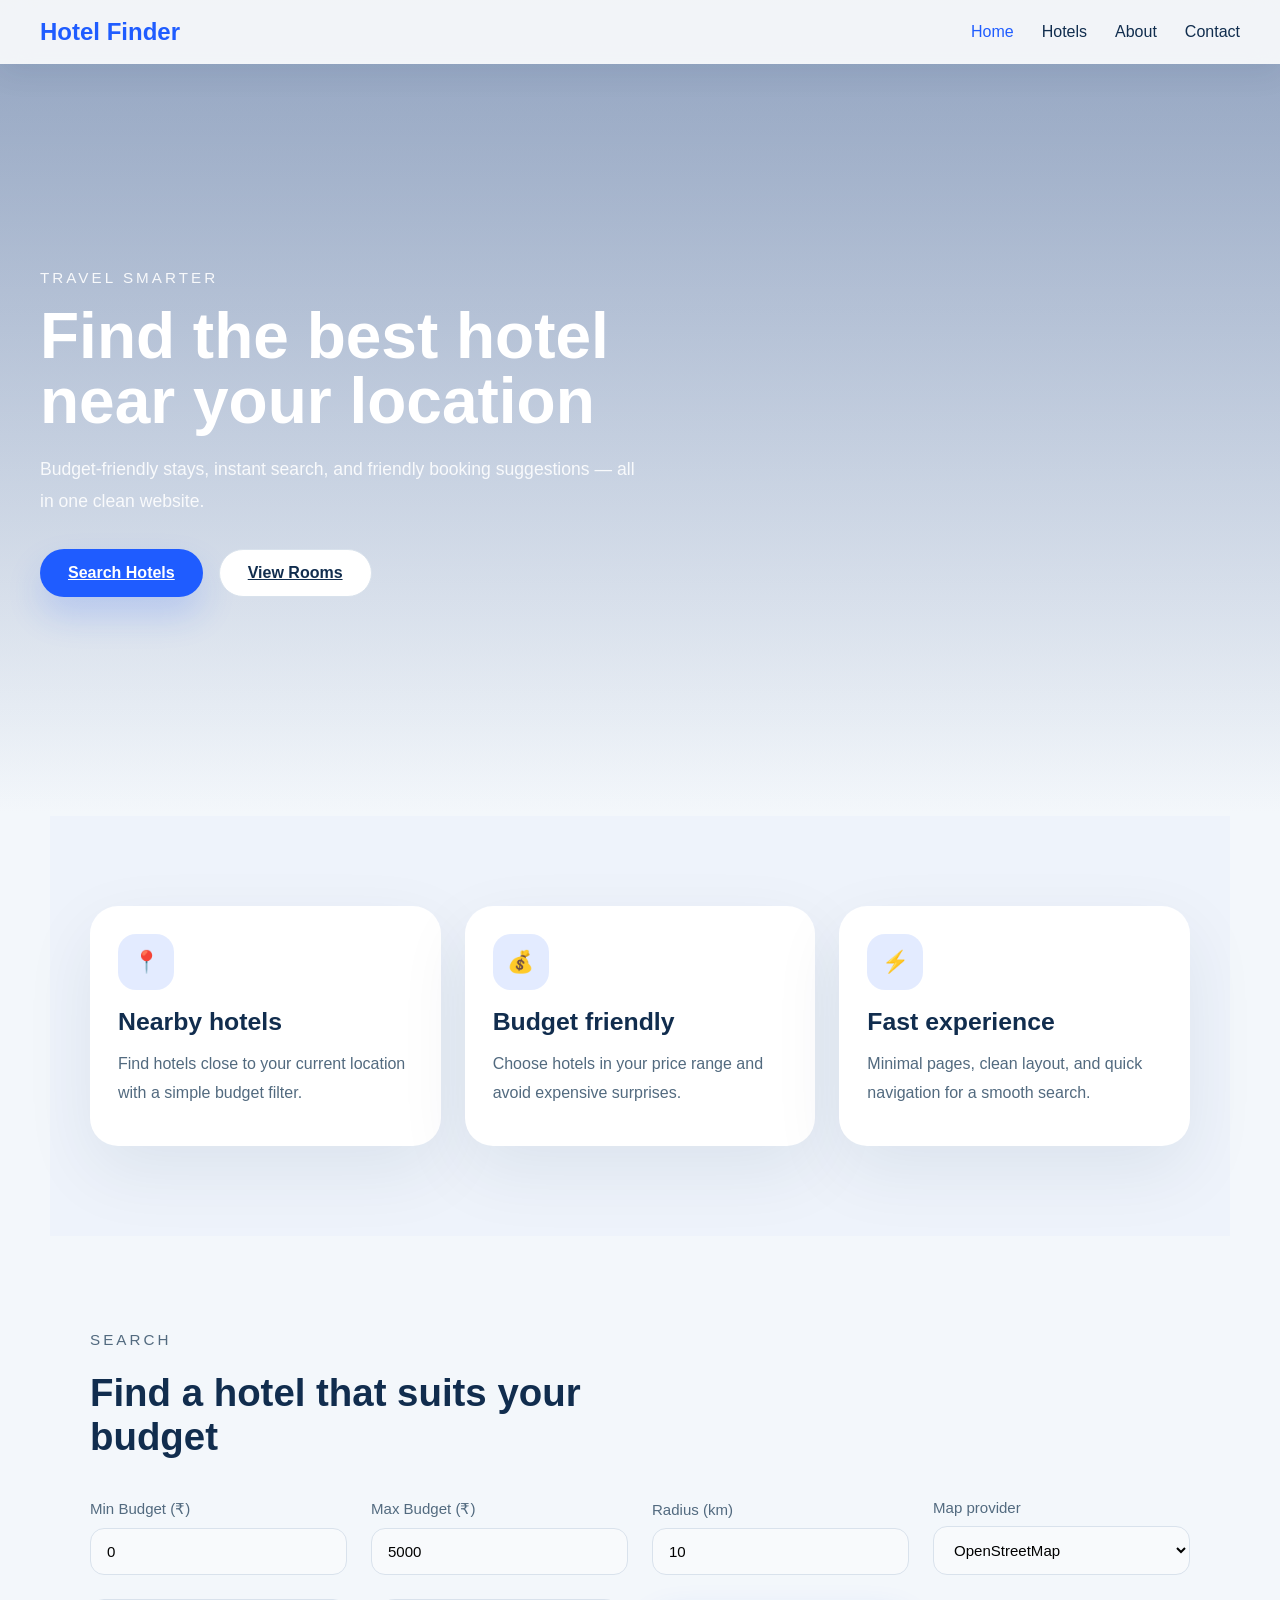
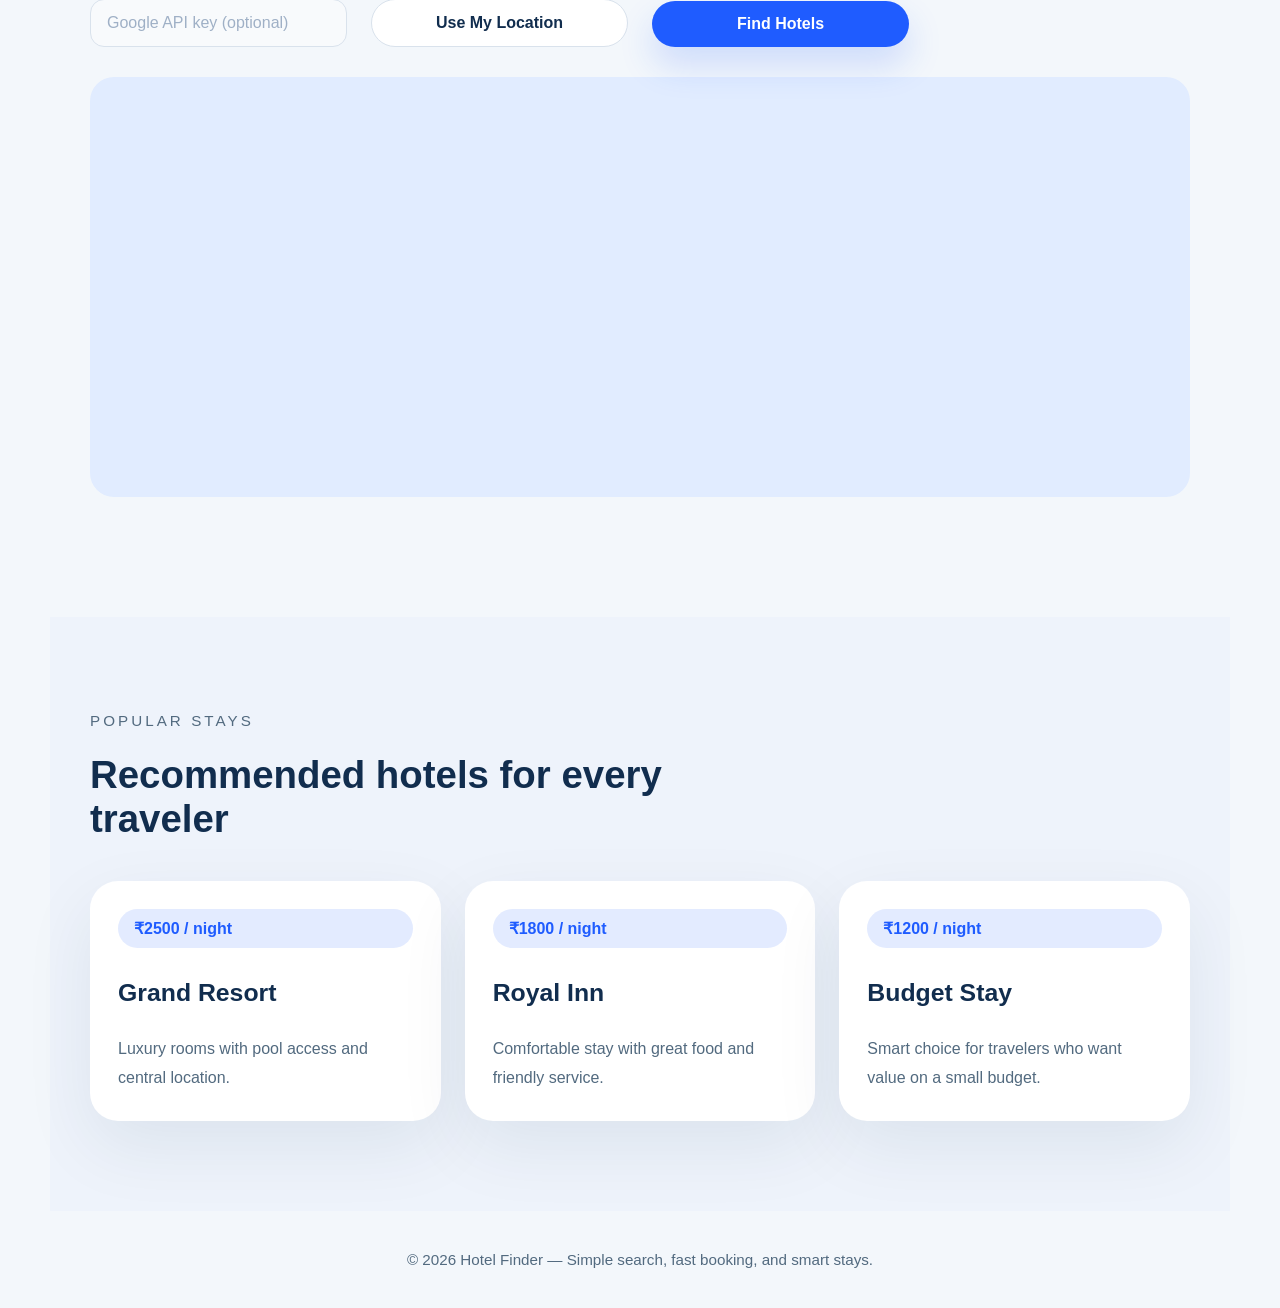
==== index.html @ a631481c "updatedreadme in about" ====
<!DOCTYPE html>
<html lang="en">
<head>
    <meta charset="UTF-8">
    <meta name="viewport" content="width=device-width, initial-scale=1.0">
    <title>Hotel Finder</title>
    <link rel="stylesheet" href="style.css">
</head>
<body class="home">

<nav class="navbar">
    <div class="logo">Hotel Finder</div>
    <button class="nav-toggle" id="navToggle" aria-label="Toggle navigation">
        <span></span>
        <span></span>
        <span></span>
    </button>
    <ul class="nav-links" id="navLinks">
        <li><a href="index.html" class="active">Home</a></li>
        <li><a href="hotels.html">Hotels</a></li>
        <li><a href="about.html">About</a></li>
        <li><a href="contact.html">Contact</a></li>
    </ul>
</nav>

<section class="hero">
    <div class="hero-shape"></div>
    <div class="hero-content">
        <p class="eyebrow">Travel smarter</p>
        <h1>Find the best hotel near your location</h1>
        <p class="hero-text">Budget-friendly stays, instant search, and friendly booking suggestions — all in one clean website.</p>
        <div class="hero-actions">
            <a href="#finder" class="btn btn-primary">Search Hotels</a>
            <a href="hotels.html" class="btn btn-secondary">View Rooms</a>
        </div>
    </div>
</section>

<section class="section section-alt">
    <div class="section-grid">
        <div class="feature-card">
            <span class="feature-icon">📍</span>
            <h3>Nearby hotels</h3>
            <p>Find hotels close to your current location with a simple budget filter.</p>
        </div>
        <div class="feature-card">
            <span class="feature-icon">💰</span>
            <h3>Budget friendly</h3>
            <p>Choose hotels in your price range and avoid expensive surprises.</p>
        </div>
        <div class="feature-card">
            <span class="feature-icon">⚡</span>
            <h3>Fast experience</h3>
            <p>Minimal pages, clean layout, and quick navigation for a smooth search.</p>
        </div>
    </div>
</section>

<section class="section" id="finder">
    <div class="section-head">
        <p class="eyebrow">Search</p>
        <h2>Find a hotel that suits your budget</h2>
    </div>
    <div class="finder-controls">
        <label>
            Min Budget (₹)
            <input id="minBudget" type="number" value="0" min="0">
        </label>
        <label>
            Max Budget (₹)
            <input id="maxBudget" type="number" value="5000" min="0">
        </label>
        <label>
            Radius (km)
            <input id="radiusKm" type="number" value="10" min="1">
        </label>
        <label>
            Map provider
            <select id="mapProvider">
                <option value="osm">OpenStreetMap</option>
                <option value="google">Google Maps</option>
            </select>
        </label>
        <input id="apiKey" type="text" placeholder="Google API key (optional)">
        <button id="useLocationBtn" class="btn btn-secondary">Use My Location</button>
        <button id="findBtn" class="btn btn-primary">Find Hotels</button>
    </div>
    <div id="status" class="status-text"></div>
    <div id="map"></div>
    <div id="result" class="results"></div>
</section>

<section class="section section-alt">
    <div class="section-head">
        <p class="eyebrow">Popular stays</p>
        <h2>Recommended hotels for every traveler</h2>
    </div>
    <div class="cards">
        <article class="card">
            <div class="card-pill">₹2500 / night</div>
            <h3>Grand Resort</h3>
            <p>Luxury rooms with pool access and central location.</p>
        </article>
        <article class="card">
            <div class="card-pill">₹1800 / night</div>
            <h3>Royal Inn</h3>
            <p>Comfortable stay with great food and friendly service.</p>
        </article>
        <article class="card">
            <div class="card-pill">₹1200 / night</div>
            <h3>Budget Stay</h3>
            <p>Smart choice for travelers who want value on a small budget.</p>
        </article>
    </div>
</section>

<footer class="footer">
    <p>© 2026 Hotel Finder — Simple search, fast booking, and smart stays.</p>
</footer>

<script src="script.js"></script>
</body>
</html>
---- style.css ----
:root {
    --bg: #f3f7fb;
    --surface: #ffffff;
    --text: #112d4e;
    --muted: #526a7f;
    --accent: #1f5cff;
    --accent-soft: rgba(31, 92, 255, 0.12);
    --shadow: 0 25px 70px rgba(17, 45, 78, 0.08);
}

* {
    margin: 0;
    padding: 0;
    box-sizing: border-box;
    font-family: 'Inter', Arial, sans-serif;
}

html {
    scroll-behavior: smooth;
}

body {
    background: var(--bg);
    color: var(--text);
}

img {
    max-width: 100%;
    display: block;
}

a {
    color: inherit;
}

button,
input,
select {
    font: inherit;
}

button {
    cursor: pointer;
}

.navbar {
    position: fixed;
    top: 0;
    left: 0;
    width: 100%;
    z-index: 999;
    display: flex;
    justify-content: space-between;
    align-items: center;
    padding: 18px 40px;
    background: rgba(255, 255, 255, 0.88);
    backdrop-filter: blur(14px);
    box-shadow: 0 10px 30px rgba(17, 45, 78, 0.07);
}

.logo {
    font-size: 1.5rem;
    font-weight: 700;
    color: var(--accent);
}

.nav-toggle {
    display: none;
    border: none;
    background: transparent;
    flex-direction: column;
    gap: 6px;
    padding: 8px;
}

.nav-toggle span {
    display: block;
    width: 26px;
    height: 3px;
    background: var(--text);
    border-radius: 999px;
}

.nav-links {
    display: flex;
    gap: 28px;
    list-style: none;
}

.nav-links a {
    color: var(--text);
    text-decoration: none;
    font-weight: 500;
    transition: color 0.25s ease;
}

.nav-links a:hover,
.nav-links a.active {
    color: var(--accent);
}

.hero {
    min-height: calc(100vh - 84px);
    padding: 130px 40px 80px;
    display: flex;
    align-items: center;
    background: linear-gradient(180deg, rgba(31, 92, 255, 0.14), rgba(255, 255, 255, 0.02)),
        url('paul-kansonkho-nT9fMbsm1NY-unsplash.jpg') center/cover no-repeat;
    position: relative;
}

.hero::before {
    content: '';
    position: absolute;
    inset: 0;
    background: linear-gradient(180deg, rgba(17, 45, 78, 0.35), rgba(255, 255, 255, 0.03));
}

.hero-content {
    position: relative;
    max-width: 700px;
    color: #fff;
}

.eyebrow {
    display: inline-block;
    margin-bottom: 18px;
    color: rgba(255, 255, 255, 0.9);
    font-size: 0.95rem;
    letter-spacing: 0.2em;
    text-transform: uppercase;
}

.hero h1 {
    font-size: clamp(2.8rem, 5vw, 4.8rem);
    line-height: 1.02;
    margin-bottom: 20px;
}

.hero-text {
    max-width: 610px;
    font-size: 1.1rem;
    line-height: 1.8;
    color: rgba(255, 255, 255, 0.88);
    margin-bottom: 32px;
}

.hero-actions {
    display: flex;
    flex-wrap: wrap;
    gap: 16px;
}

.section {
    padding: 90px 40px;
    max-width: 1180px;
    margin: 0 auto;
}

.section-alt {
    background: #eef3fb;
}

.section-head {
    max-width: 620px;
    margin-bottom: 40px;
}

.section-head h2 {
    font-size: clamp(2.2rem, 3vw, 3rem);
    margin-bottom: 16px;
}

.section-head p {
    color: var(--muted);
    line-height: 1.8;
}

.section-grid,
.cards,
.finder-controls,
.features-grid {
    display: grid;
    gap: 24px;
}

.section-grid {
    grid-template-columns: repeat(auto-fit, minmax(240px, 1fr));
}

.feature-card,
.card,
.panel,
.hotel-card {
    background: var(--surface);
    border-radius: 28px;
    box-shadow: var(--shadow);
    padding: 28px;
}

.feature-card {
    min-height: 240px;
}

.feature-icon {
    display: inline-flex;
    align-items: center;
    justify-content: center;
    width: 56px;
    height: 56px;
    border-radius: 18px;
    background: var(--accent-soft);
    color: var(--accent);
    font-size: 1.35rem;
    margin-bottom: 18px;
}

.feature-card h3,
.card h3,
.hotel-info h3,
.page-hero h1 {
    margin-bottom: 14px;
    font-size: 1.55rem;
}

.feature-card p,
.card p,
.hotel-info p,
.page-hero p {
    color: var(--muted);
    line-height: 1.8;
}

.finder-controls {
    grid-template-columns: repeat(auto-fit, minmax(220px, 1fr));
    align-items: end;
}

.finder-controls label {
    display: grid;
    gap: 10px;
    color: var(--muted);
    font-size: 0.94rem;
}

.finder-controls input,
.finder-controls select {
    width: 100%;
    padding: 14px 16px;
    border-radius: 14px;
    border: 1px solid #d9e2ec;
    background: #f8fafc;
}

.finder-controls input::placeholder {
    color: #9fb0c6;
}

.status-text {
    margin-top: 12px;
    color: var(--accent);
    font-weight: 600;
}

#map {
    width: 100%;
    height: 420px;
    border-radius: 24px;
    background: #e1ecff;
    margin: 30px 0;
}

.results {
    display: grid;
    gap: 24px;
    grid-template-columns: repeat(auto-fit, minmax(260px, 1fr));
    margin-top: 24px;
}

.hotel-card {
    overflow: hidden;
    transition: transform 0.3s ease, box-shadow 0.3s ease;
}

.hotel-card:hover {
    transform: translateY(-6px);
}

.hotel-card img {
    width: 100%;
    height: 190px;
    object-fit: cover;
    border-radius: 24px;
    margin-bottom: 18px;
}

.hotel-info {
    padding: 0 8px 16px;
}

.hotel-info p {
    margin-bottom: 10px;
}

.btn {
    display: inline-flex;
    align-items: center;
    justify-content: center;
    border: none;
    border-radius: 999px;
    padding: 14px 28px;
    font-weight: 600;
    transition: transform 0.25s ease, box-shadow 0.25s ease;
}

.btn:hover {
    transform: translateY(-2px);
}

.btn-primary {
    background: var(--accent);
    color: #fff;
    box-shadow: 0 18px 35px rgba(31, 92, 255, 0.18);
}

.btn-secondary {
    background: #fff;
    color: var(--text);
    border: 1px solid #d9e2ec;
}

.cards {
    grid-template-columns: repeat(auto-fit, minmax(240px, 1fr));
}

.card {
    min-height: 240px;
    display: flex;
    flex-direction: column;
    justify-content: space-between;
}

.card-pill {
    display: inline-flex;
    padding: 10px 16px;
    border-radius: 999px;
    background: var(--accent-soft);
    color: var(--accent);
    font-weight: 700;
    margin-bottom: 18px;
}

.page-hero {
    min-height: calc(100vh - 84px);
    padding: 130px 40px 80px;
    display: flex;
    align-items: center;
    position: relative;
    background: linear-gradient(180deg, rgba(17, 45, 78, 0.55), rgba(17, 45, 78, 0.15));
    color: #fff;
}

body.hotels .page-hero {
    background-image: linear-gradient(180deg, rgba(17, 45, 78, 0.55), rgba(17, 45, 78, 0.15)),
        url('manuel-moreno-DGa0LQ0yDPc-unsplash.jpg');
    background-size: cover;
    background-position: center;
}

body.about .page-hero {
    background-image: linear-gradient(180deg, rgba(17, 45, 78, 0.55), rgba(17, 45, 78, 0.15)),
        url('erik-mclean-jbwrqHBZPUY-unsplash.jpg');
    background-size: cover;
    background-position: center;
}

body.contact .page-hero {
    background-image: linear-gradient(180deg, rgba(17, 45, 78, 0.55), rgba(17, 45, 78, 0.15)),
        url('chelsea-gates-0653_wY0nRc-unsplash.jpg');
    background-size: cover;
    background-position: center;
}

body.home .hero {
    background-image: linear-gradient(180deg, rgba(31, 92, 255, 0.14), rgba(255, 255, 255, 0.02)),
        url('paul-kansonkho-nT9fMbsm1NY-unsplash.jpg');
    background-size: cover;
    background-position: center;
}

.page-hero::before {
    content: '';
    position: absolute;
    inset: 0;
    background: rgba(4, 11, 35, 0.28);
}

.page-hero-content {
    position: relative;
    z-index: 1;
}

.page-hero h1 {
    font-size: clamp(2.8rem, 4vw, 4rem);
    margin-bottom: 18px;
}

.panel {
    display: grid;
    gap: 20px;
    grid-template-columns: repeat(auto-fit, minmax(250px, 1fr));
}

.panel-card {
    border-radius: 20px;
    padding: 28px;
    background: #fff;
    box-shadow: var(--shadow);
}

.panel-card h3 {
    margin-bottom: 12px;
}

.form-grid {
    display: grid;
    gap: 20px;
    grid-template-columns: repeat(auto-fit, minmax(220px, 1fr));
}

.form-grid input,
.form-grid textarea {
    width: 100%;
    border: 1px solid #d9e2ec;
    border-radius: 16px;
    padding: 16px;
    background: #f8fafc;
    resize: vertical;
}

textarea {
    min-height: 160px;
}

.footer {
    padding: 40px 40px;
    text-align: center;
    color: var(--muted);
    font-size: 0.95rem;
}

@media (max-width: 900px) {
    .navbar {
        padding: 18px 26px;
    }

    .hero,
    .page-hero {
        padding: 110px 26px 60px;
    }

    .section,
    .section-alt,
    .footer {
        padding: 60px 26px;
    }
}

@media (max-width: 780px) {
    .nav-toggle {
        display: flex;
    }

    .nav-links {
        position: absolute;
        top: 100%;
        left: 0;
        right: 0;
        background: rgba(255, 255, 255, 0.99);
        flex-direction: column;
        gap: 0;
        align-items: stretch;
        border-bottom-left-radius: 20px;
        border-bottom-right-radius: 20px;
        overflow: hidden;
        transform: translateY(-100%);
        transition: transform 0.3s ease;
        box-shadow: 0 20px 60px rgba(17, 45, 78, 0.12);
        pointer-events: none;
    }

    .nav-links.open {
        transform: translateY(0);
        pointer-events: auto;
    }

    .nav-links li {
        border-top: 1px solid #eef3fb;
    }

    .nav-links a {
        display: block;
        padding: 18px 24px;
        text-align: center;
        font-weight: 600;
    }

    .nav-links a.active {
        background: var(--accent-soft);
    }

    .finder-controls {
        grid-template-columns: 1fr;
    }

    .hero h1,
    .page-hero h1 {
        font-size: 2.6rem;
    }
}
#contact {
    background: url('yann-maignan-YhJkERWHFnU-unsplash.jpg') center/cover no-repeat;
    position: relative;
  
  
}
#rahul {
    background: url('antonio-araujo-xQbmc2FnK3Y-unsplash.jpg') center/cover no-repeat;
    position: relative;
}
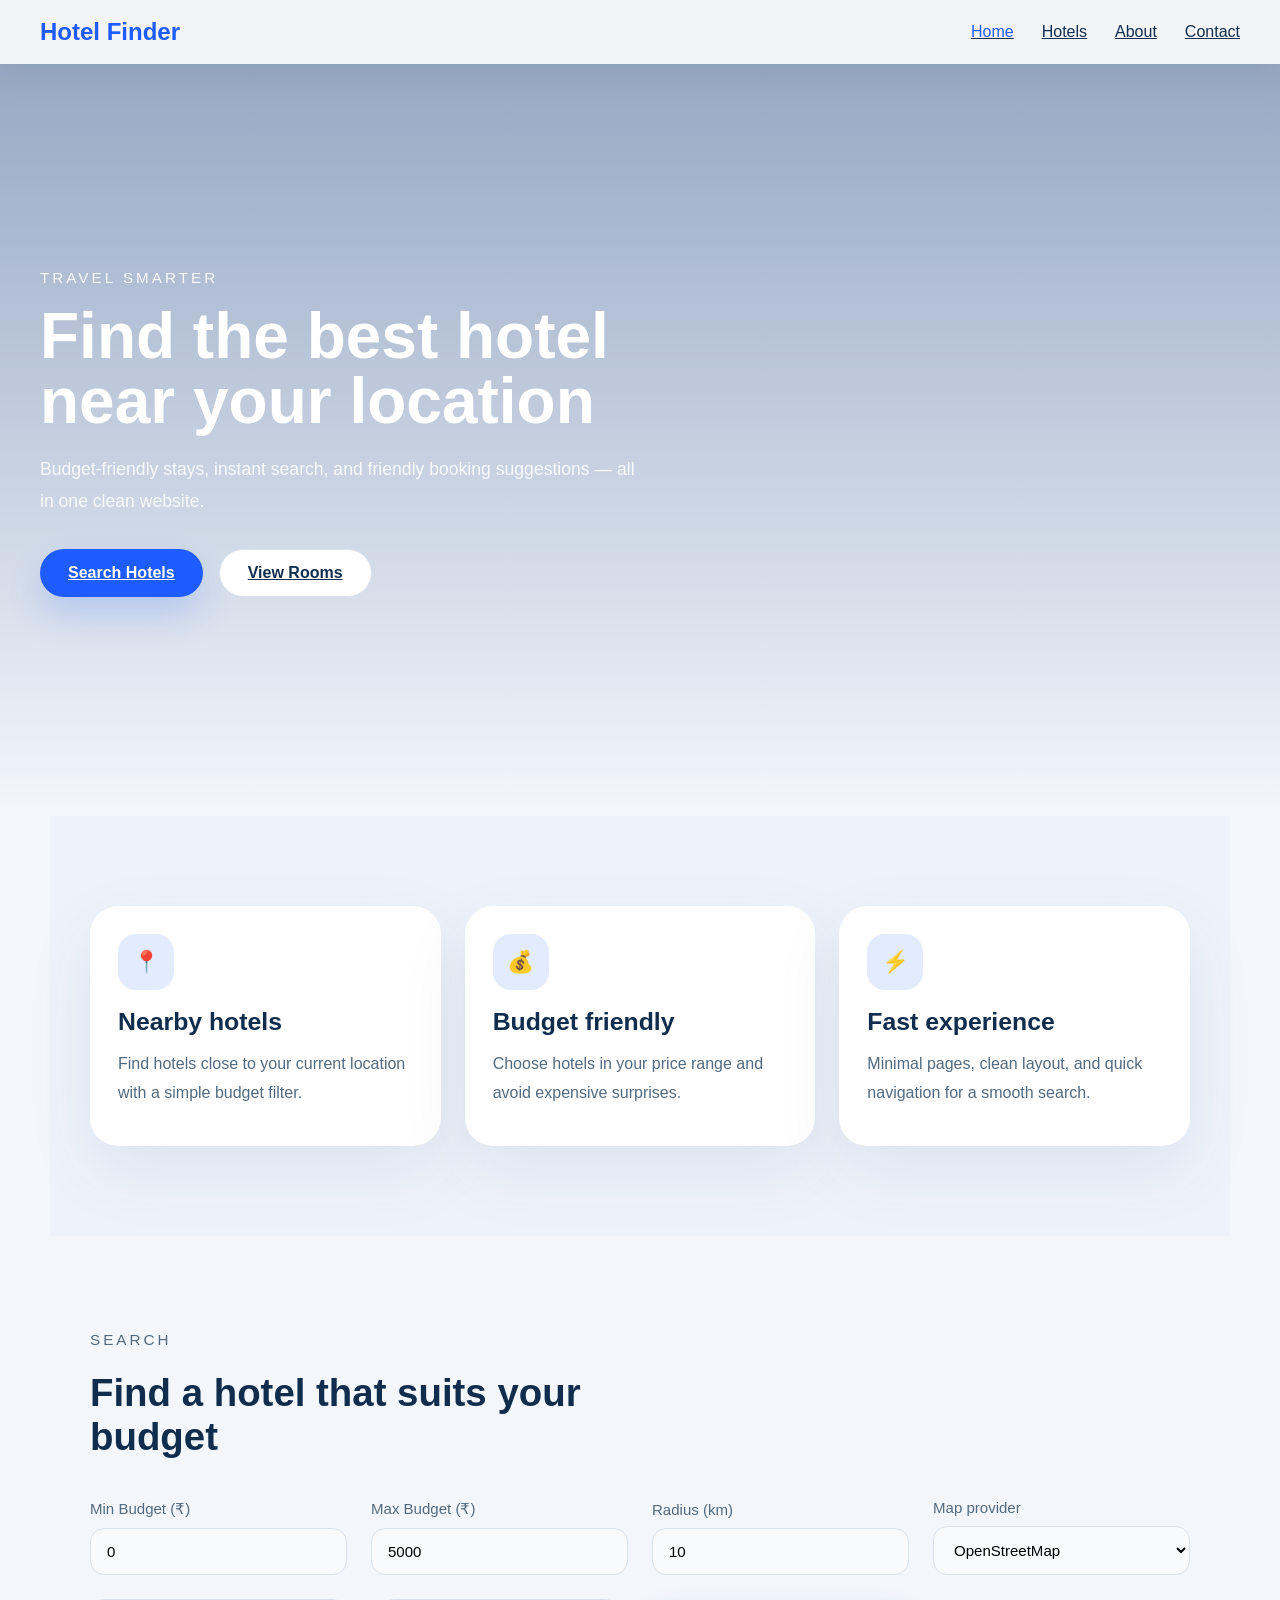
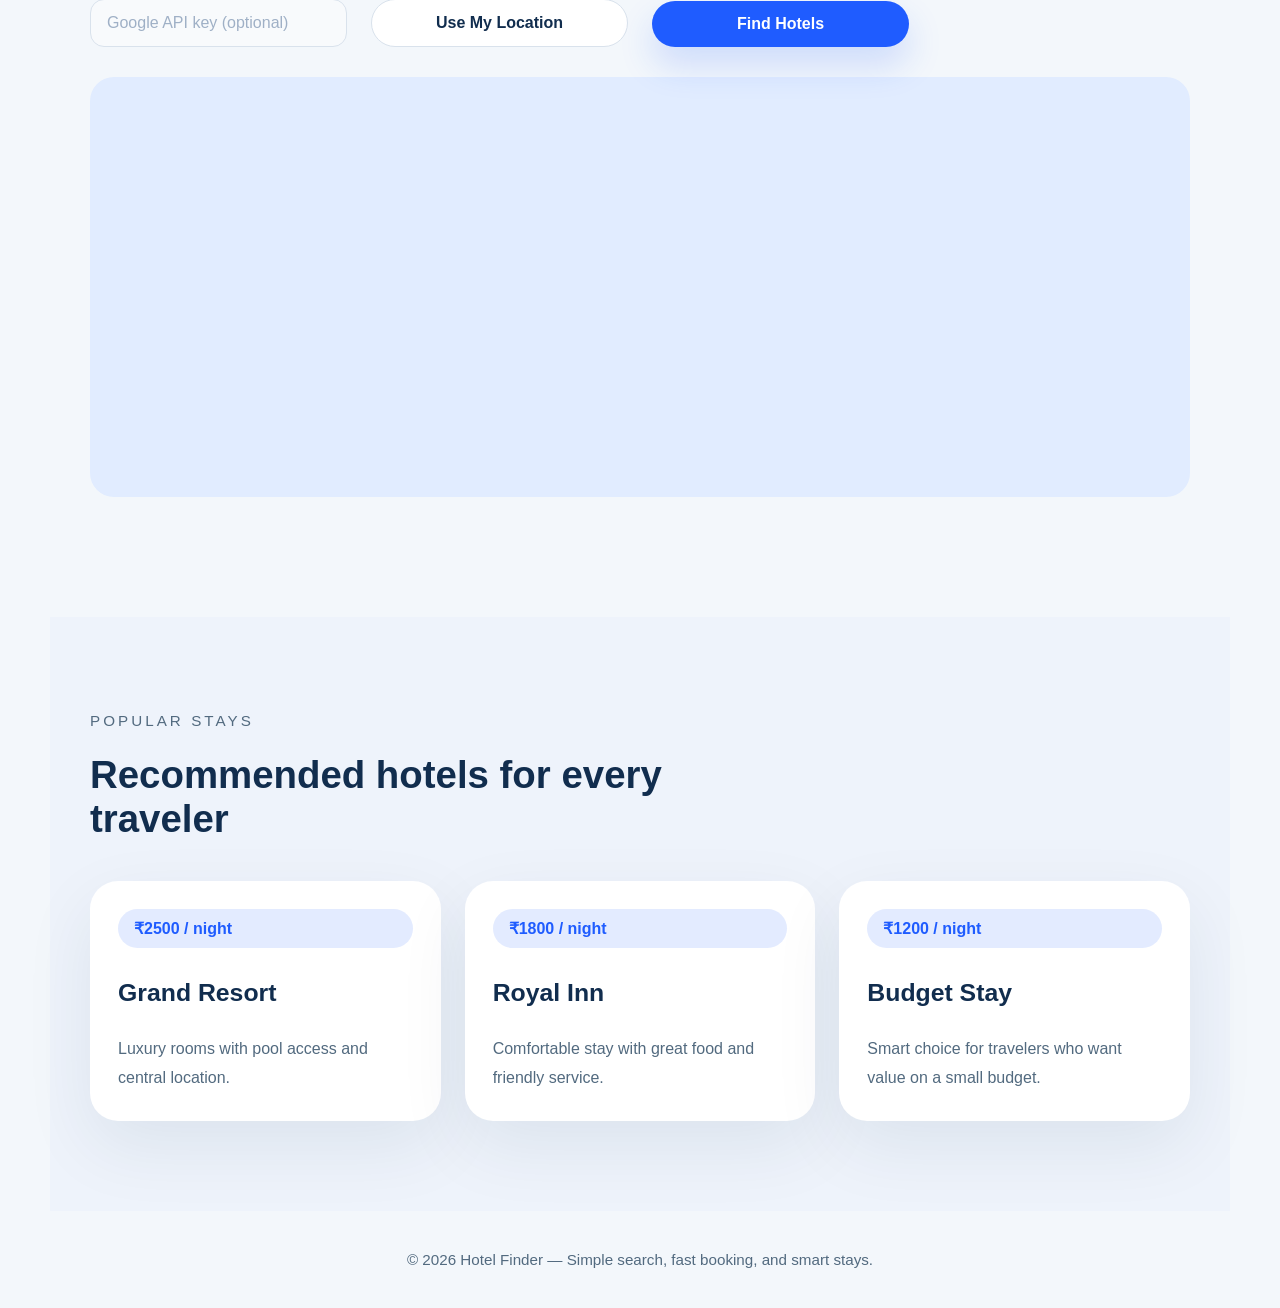
==== commit 9a44a654: "db include 07 06" ====
--- a/index.html
+++ b/index.html
@@ -16,10 +16,10 @@
         <span></span>
     </button>
     <ul class="nav-links" id="navLinks">
-        <li><a href="index.html" class="active">Home</a></li>
-        <li><a href="hotels.html">Hotels</a></li>
-        <li><a href="about.html">About</a></li>
-        <li><a href="contact.html">Contact</a></li>
+      <u> <li><a href="index.html" class="active">Home</a></li></u>
+     <u>   <li><a href="hotels.html">Hotels</a></li></u>
+      <u>  <li><a href="about.html">About</a></li></u>
+      <u>  <li><a href="contact.html">Contact</a></li></u>
     </ul>
 </nav>
 
@@ -120,4 +120,4 @@
 
 <script src="script.js"></script>
 </body>
-</html>+</html> 
--- a/style.css
+++ b/style.css
@@ -71,13 +71,7 @@
     flex-direction: column;
     gap: 6px;
     padding: 8px;
-}
-
-.nav-toggle span {
-    display: block;
-    width: 26px;
-    height: 3px;
-    background: var(--text);
+        z-index: 1001;
     border-radius: 999px;
 }
 
@@ -487,6 +481,7 @@
         transition: transform 0.3s ease;
         box-shadow: 0 20px 60px rgba(17, 45, 78, 0.12);
         pointer-events: none;
+        z-index: 1000;
     }
 
     .nav-links.open {
